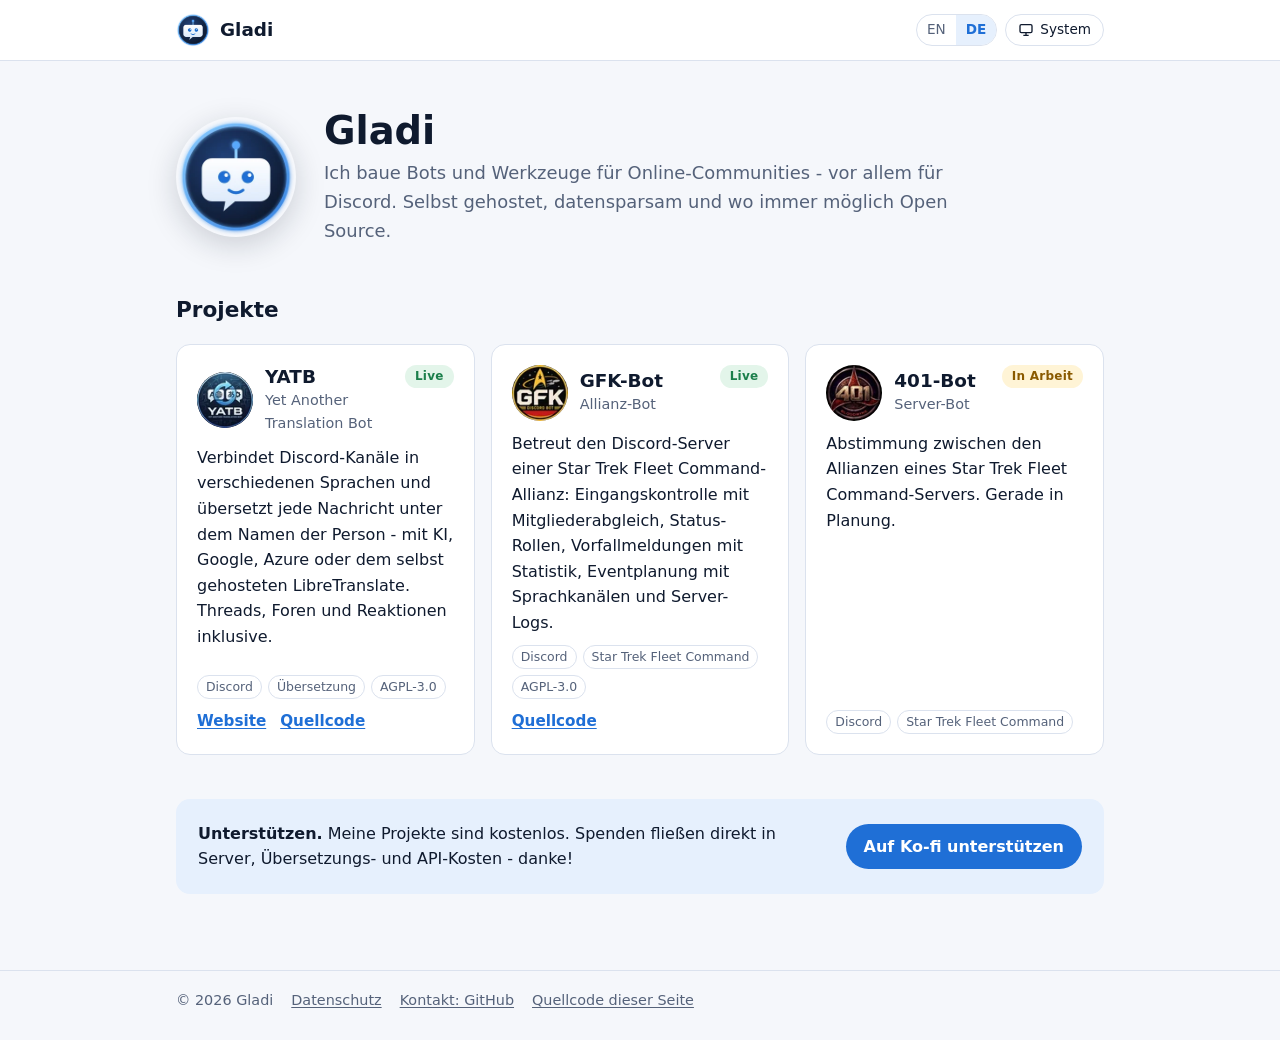
==== public/de/index.html @ 64b03253 "feat: personal website gladi.de Static site in English and German with project cards, support link, " ====
<!doctype html>
<html lang="de" data-theme-labels="{&quot;title&quot;: &quot;Darstellung&quot;, &quot;system&quot;: &quot;System&quot;, &quot;light&quot;: &quot;Hell&quot;, &quot;dark&quot;: &quot;Dunkel&quot;}">
<head>
<meta charset="utf-8">
<meta name="viewport" content="width=device-width, initial-scale=1">
<meta name="color-scheme" content="light dark">
<title>Gladi - Bots und Werkzeuge für Online-Communities</title>
<meta name="description" content="Gladi baut Bots und Werkzeuge für Online-Communities, vor allem für Discord: YATB, GFK-Bot und mehr.">
<meta name="robots" content="noindex, nofollow">
<link rel="canonical" href="https://gladi.de/de/">
<link rel="alternate" hreflang="en" href="https://gladi.de/en/"><link rel="alternate" hreflang="de" href="https://gladi.de/de/">
<link rel="icon" href="/static/img/favicon.ico" sizes="any">
<link rel="icon" href="/static/img/logo.svg" type="image/svg+xml">
<link rel="apple-touch-icon" href="/static/img/apple-touch-icon.png">
<link rel="stylesheet" href="/static/style.css">
<script src="/static/theme.js"></script>
</head>
<body>
<header class="top"><div class="wrap">
  <a class="brand" href="/de/"><img src="/static/img/logo-256.webp" alt="" width="34" height="34">Gladi</a>
  <div class="tools">
    <nav class="lang" aria-label="Language"><a href="/en/" hreflang="en" lang="en">EN</a><span aria-current="true">DE</span></nav>
    <button class="theme-toggle" type="button" hidden></button>
  </div>
</div></header>
<main><div class="wrap">
<section class="hero">
  <img src="/static/img/logo-256.webp" alt="Gladi" width="120" height="120">
  <div><h1>Gladi</h1><p>Ich baue Bots und Werkzeuge für Online-Communities - vor allem für Discord. Selbst gehostet, datensparsam und wo immer möglich Open Source.</p></div>
</section>
<section id="projects">
  <h2>Projekte</h2>
  <div class="projects">
<article class="card">
  <div class="card-head"><img class="icon" src="/static/img/project-yatb-64.webp" srcset="/static/img/project-yatb-64.webp 1x, /static/img/project-yatb-128.webp 2x" alt="" width="56" height="56"><div><h3>YATB</h3><div class="sub">Yet Another Translation Bot</div></div>
    <span class="badge live">Live</span></div>
  <p>Verbindet Discord-Kanäle in verschiedenen Sprachen und übersetzt jede Nachricht unter dem Namen der Person - mit KI, Google, Azure oder dem selbst gehosteten LibreTranslate. Threads, Foren und Reaktionen inklusive.</p>
  <div class="tags"><span>Discord</span><span>Übersetzung</span><span>AGPL-3.0</span></div>
  <div class="links"><a href="https://yatb.gladi.de">Website</a><a href="https://github.com/Gladi/yatb">Quellcode</a></div>
</article>
<article class="card">
  <div class="card-head"><img class="icon" src="/static/img/project-gfk-bot-64.webp" srcset="/static/img/project-gfk-bot-64.webp 1x, /static/img/project-gfk-bot-128.webp 2x" alt="" width="56" height="56"><div><h3>GFK-Bot</h3><div class="sub">Allianz-Bot</div></div>
    <span class="badge live">Live</span></div>
  <p>Betreut den Discord-Server einer Star Trek Fleet Command-Allianz: Eingangskontrolle mit Mitgliederabgleich, Status-Rollen, Vorfallmeldungen mit Statistik, Eventplanung mit Sprachkanälen und Server-Logs.</p>
  <div class="tags"><span>Discord</span><span>Star Trek Fleet Command</span><span>AGPL-3.0</span></div>
  <div class="links"><a href="https://github.com/Gladi/gfk-bot">Quellcode</a></div>
</article>
<article class="card">
  <div class="card-head"><img class="icon" src="/static/img/project-401-bot-64.webp" srcset="/static/img/project-401-bot-64.webp 1x, /static/img/project-401-bot-128.webp 2x" alt="" width="56" height="56"><div><h3>401-Bot</h3><div class="sub">Server-Bot</div></div>
    <span class="badge wip">In Arbeit</span></div>
  <p>Abstimmung zwischen den Allianzen eines Star Trek Fleet Command-Servers. Gerade in Planung.</p>
  <div class="tags"><span>Discord</span><span>Star Trek Fleet Command</span></div>
  
</article>
  </div>
</section>
<section id="support" class="support">
  <p><strong>Unterstützen.</strong> Meine Projekte sind kostenlos. Spenden fließen direkt in Server, Übersetzungs- und API-Kosten - danke!</p>
  <a class="button" href="https://ko-fi.com/gladi099">Auf Ko-fi unterstützen</a>
</section>
</div></main>
<footer><div class="wrap">
  <span>© 2026 Gladi</span>
  <a href="/de/privacy/">Datenschutz</a>
  <a href="https://github.com/Gladi">Kontakt: GitHub</a>
  <a href="https://github.com/Gladi/gladi.de">Quellcode dieser Seite</a>
</div></footer>
</body>
</html>
---- static/style.css ----
/* gladi.de - Farben wie yatb.gladi.de; hell/dunkel nach System, per Schalter festlegbar (data-theme am <html>) */
:root {
  --bg: #f5f7fb;
  --surface: #ffffff;
  --text: #0f1a2e;
  --muted: #55627a;
  --border: #dbe2ee;
  --accent: #1f6fd6;
  --accent-soft: #e6f0fd;
  --live: #1b7f4b;
  --live-soft: #e3f5ea;
  --wip: #8a5a00;
  --wip-soft: #fff4d6;
  --radius: 14px;
  --max: 960px;
  --font: system-ui, -apple-system, "Segoe UI", Roboto, "Helvetica Neue", Arial, "Noto Sans", sans-serif;
  color-scheme: light;
}
@media (prefers-color-scheme: dark) {
  :root:not([data-theme="light"]) {
    --bg: #0b1220;
    --surface: #121c30;
    --text: #e6edf7;
    --muted: #9eabc2;
    --border: #24324d;
    --accent: #5aa9ff;
    --accent-soft: #15284a;
    --live: #5fd39a;
    --live-soft: #123224;
    --wip: #ffd27a;
    --wip-soft: #3a2d08;
    color-scheme: dark;
  }
}
:root[data-theme="dark"] {
  --bg: #0b1220;
  --surface: #121c30;
  --text: #e6edf7;
  --muted: #9eabc2;
  --border: #24324d;
  --accent: #5aa9ff;
  --accent-soft: #15284a;
  --live: #5fd39a;
  --live-soft: #123224;
  --wip: #ffd27a;
  --wip-soft: #3a2d08;
  color-scheme: dark;
}

* { box-sizing: border-box; }
html { -webkit-text-size-adjust: 100%; }
body {
  margin: 0;
  background: var(--bg);
  color: var(--text);
  font: 16px/1.6 var(--font);
}
a { color: var(--accent); text-underline-offset: 2px; }
a:focus-visible, button:focus-visible { outline: 2px solid var(--accent); outline-offset: 2px; border-radius: 6px; }
.wrap { max-width: var(--max); margin: 0 auto; padding: 0 16px; }

/* Kopf */
header.top { border-bottom: 1px solid var(--border); background: var(--surface); }
header.top .wrap { display: flex; align-items: center; gap: 12px; min-height: 60px; flex-wrap: wrap; }
.brand { display: flex; align-items: center; gap: 10px; color: var(--text); text-decoration: none; font-weight: 700;
         font-size: 1.15rem; margin-right: auto; }
.brand img { width: 34px; height: 34px; border-radius: 50%; }
.tools { display: flex; align-items: center; gap: 8px; }
.lang { display: flex; border: 1px solid var(--border); border-radius: 999px; overflow: hidden; }
.lang a, .lang span { padding: 4px 10px; font-size: .85rem; text-decoration: none; color: var(--muted); }
.lang span { background: var(--accent-soft); color: var(--accent); font-weight: 600; }
.theme-toggle { display: inline-flex; align-items: center; gap: 6px; border: 1px solid var(--border);
                background: transparent; color: var(--text); border-radius: 999px; padding: 4px 12px;
                font: inherit; font-size: .85rem; cursor: pointer; }
.theme-toggle:hover { background: var(--accent-soft); }
.theme-toggle svg { width: 16px; height: 16px; }

/* Inhalt */
main { padding: 48px 0 32px; }
.hero { display: flex; align-items: center; gap: 28px; margin-bottom: 48px; }
.hero img { width: 120px; height: 120px; border-radius: 50%; flex: none; box-shadow: 0 8px 30px rgba(15, 26, 46, .18); }
.hero h1 { margin: 0 0 6px; font-size: 2.4rem; line-height: 1.15; }
.hero p { margin: 0; color: var(--muted); font-size: 1.12rem; max-width: 640px; }
h2 { font-size: 1.35rem; margin: 0 0 16px; }
section { margin-bottom: 44px; }

.projects { display: grid; grid-template-columns: repeat(auto-fit, minmax(260px, 1fr)); gap: 16px; }
.card { background: var(--surface); border: 1px solid var(--border); border-radius: var(--radius); padding: 20px;
        display: flex; flex-direction: column; gap: 10px; }
.card-head { display: flex; align-items: center; gap: 12px; }
.card-head > div { flex: 1; min-width: 0; }
.card-head .icon { width: 56px; height: 56px; border-radius: 50%; flex: none; background: #0b1220; }
.card h3 { margin: 0; font-size: 1.15rem; line-height: 1.3; }
.card .sub { color: var(--muted); font-size: .9rem; }
.card p { margin: 0; flex: 1; }
.badge { align-self: flex-start; flex: none; font-size: .75rem; font-weight: 700; letter-spacing: .02em; padding: 2px 10px;
         border-radius: 999px; }
.badge.live { color: var(--live); background: var(--live-soft); }
.badge.wip { color: var(--wip); background: var(--wip-soft); }
.tags { display: flex; flex-wrap: wrap; gap: 6px; }
.tags span { font-size: .78rem; color: var(--muted); border: 1px solid var(--border); border-radius: 999px; padding: 1px 8px; }
.links { display: flex; flex-wrap: wrap; gap: 14px; font-weight: 600; font-size: .95rem; }

.support { background: var(--accent-soft); border-radius: var(--radius); padding: 22px; display: flex;
           align-items: center; gap: 18px; flex-wrap: wrap; }
.support p { margin: 0; flex: 1; min-width: 220px; }
.button { display: inline-block; background: var(--accent); color: #fff; text-decoration: none; font-weight: 700;
          padding: 10px 18px; border-radius: 999px; }
:root[data-theme="dark"] .button { color: #0b1220; }
@media (prefers-color-scheme: dark) { :root:not([data-theme="light"]) .button { color: #0b1220; } }

/* Textseiten (Datenschutz) */
.prose { max-width: 720px; }
.prose h1 { font-size: 2rem; margin-top: 0; }
.prose h2 { margin-top: 32px; }
.note { color: var(--muted); font-size: .9rem; }

footer { border-top: 1px solid var(--border); color: var(--muted); font-size: .9rem; }
footer .wrap { display: flex; flex-wrap: wrap; gap: 8px 18px; padding-top: 18px; padding-bottom: 28px; }
footer a { color: var(--muted); }

@media (max-width: 560px) {
  main { padding-top: 28px; }
  .hero { flex-direction: column; align-items: flex-start; gap: 16px; }
  .hero img { width: 88px; height: 88px; }
  .hero h1 { font-size: 2rem; }
  .theme-toggle .label { display: none; }
}
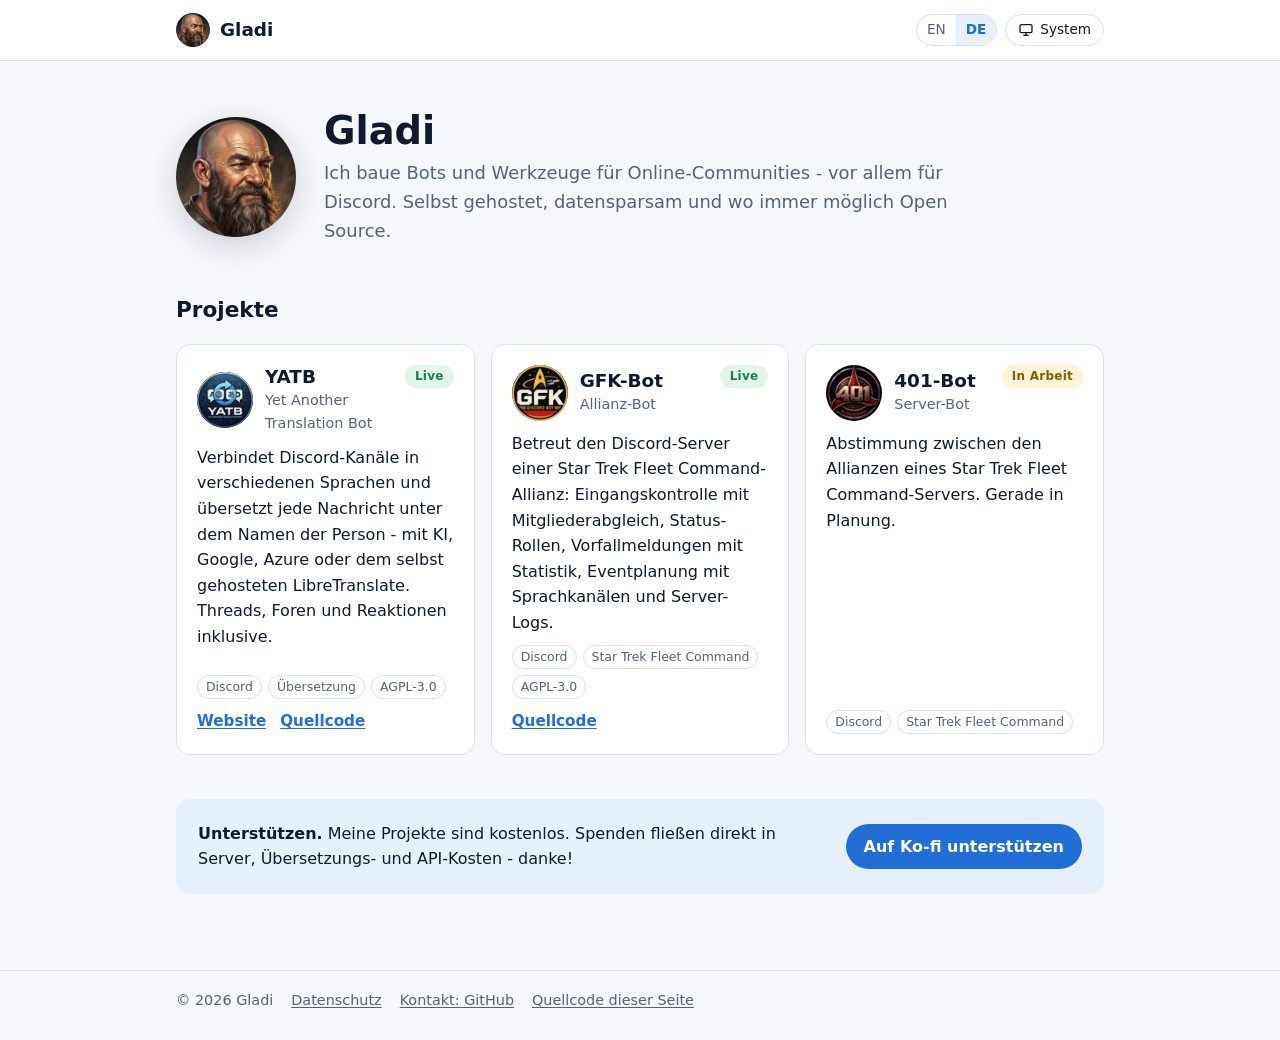
==== commit 3513fb3e: "feat: own fantasy avatar in header and hero Co-Authored-By: Claude Opus 5.5 <noreply@anthropic.com>" ====
--- a/public/de/index.html
+++ b/public/de/index.html
@@ -17,7 +17,7 @@
 </head>
 <body>
 <header class="top"><div class="wrap">
-  <a class="brand" href="/de/"><img src="/static/img/logo-256.webp" alt="" width="34" height="34">Gladi</a>
+  <a class="brand" href="/de/"><img src="/static/img/avatar-96.webp" alt="" width="34" height="34">Gladi</a>
   <div class="tools">
     <nav class="lang" aria-label="Language"><a href="/en/" hreflang="en" lang="en">EN</a><span aria-current="true">DE</span></nav>
     <button class="theme-toggle" type="button" hidden></button>
@@ -25,7 +25,8 @@
 </div></header>
 <main><div class="wrap">
 <section class="hero">
-  <img src="/static/img/logo-256.webp" alt="Gladi" width="120" height="120">
+  <img src="/static/img/avatar-256.webp" srcset="/static/img/avatar-256.webp 1x, /static/img/avatar-512.webp 2x"
+       alt="Gladi" width="120" height="120">
   <div><h1>Gladi</h1><p>Ich baue Bots und Werkzeuge für Online-Communities - vor allem für Discord. Selbst gehostet, datensparsam und wo immer möglich Open Source.</p></div>
 </section>
 <section id="projects">
